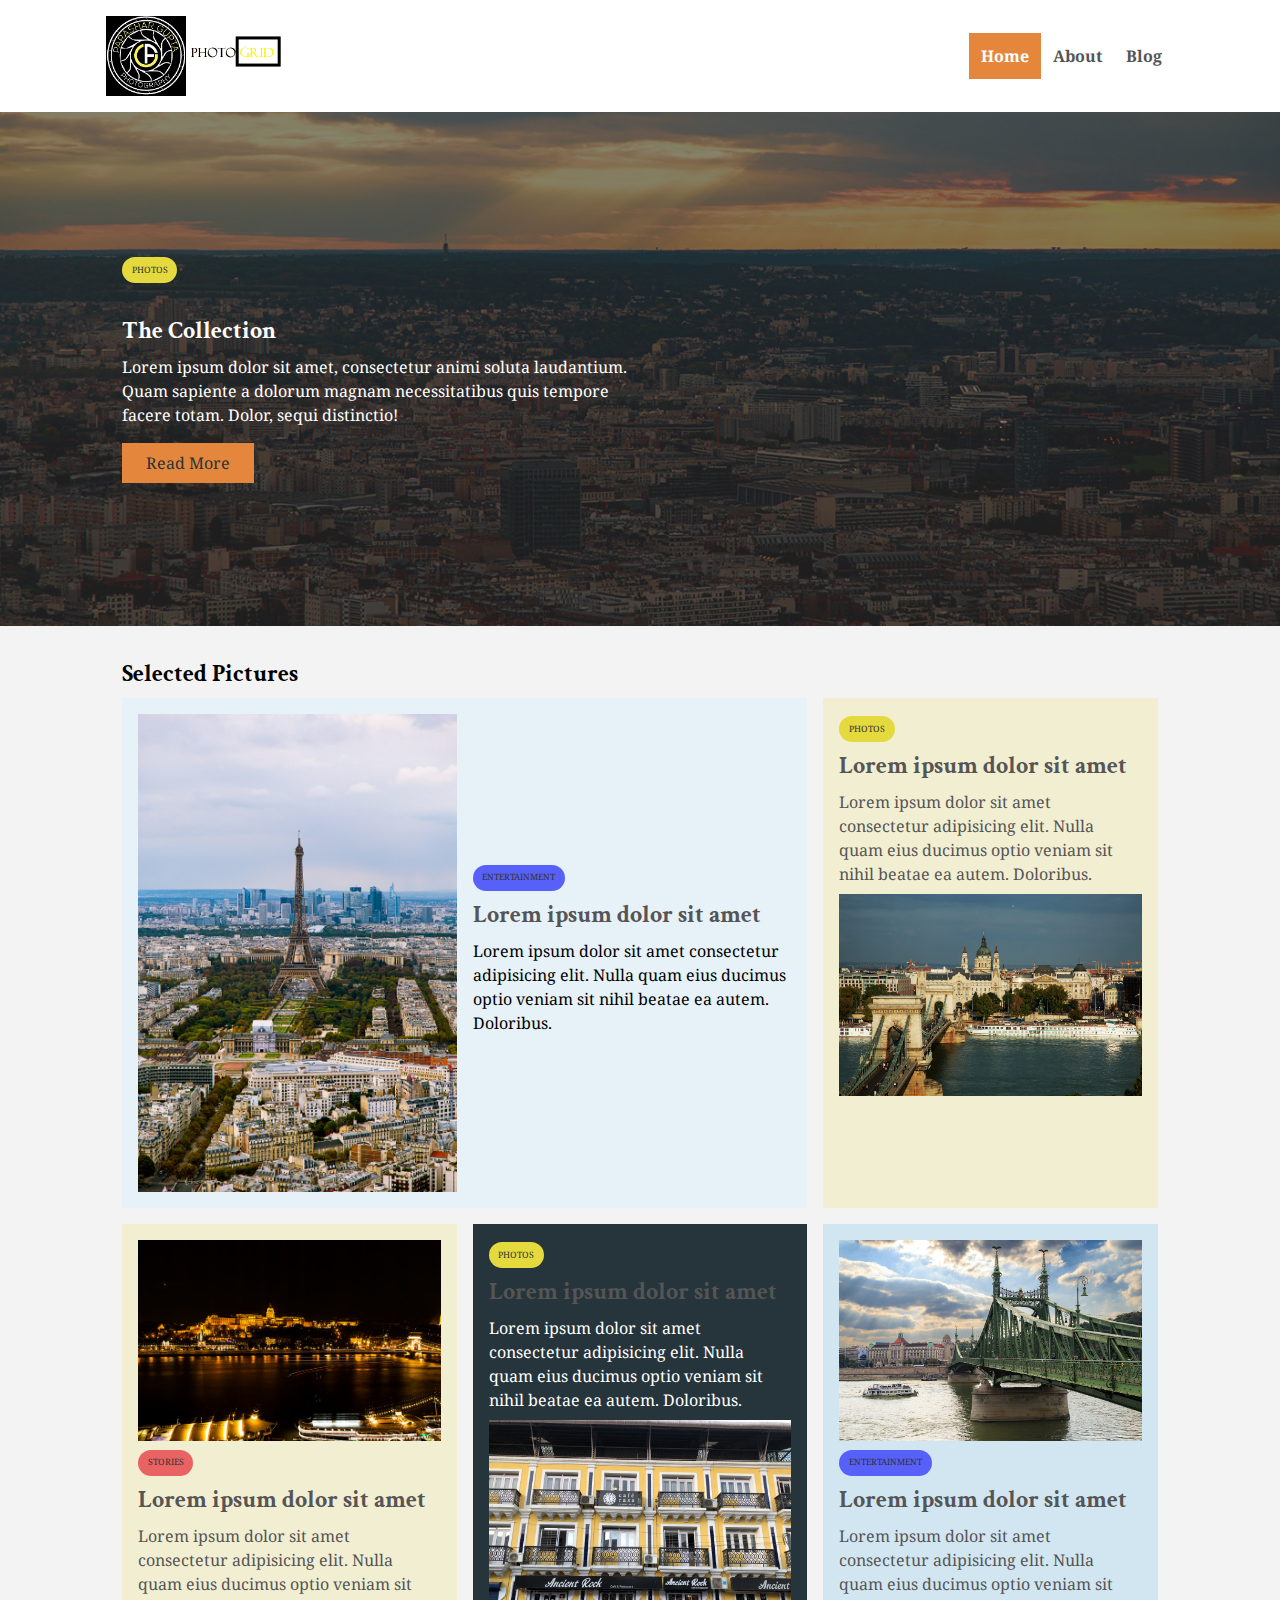
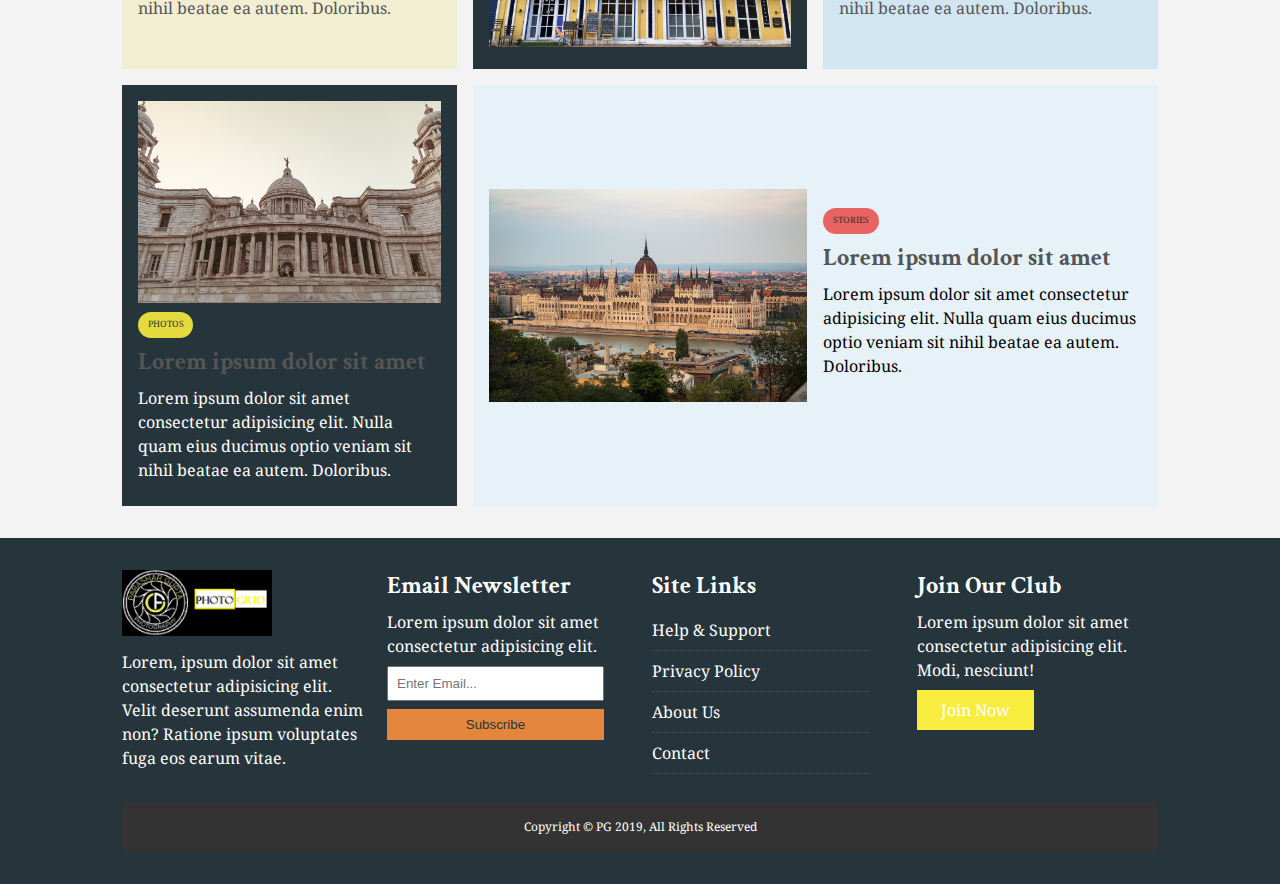
==== index.html @ 136d8cbe "Initial Commit" ====
<!DOCTYPE html>
<html lang="en">
<head>
  <meta charset="UTF-8">
  <meta name="viewport" content="width=device-width, initial-scale=1.0">
  <meta http-equiv="X-UA-Compatible" content="ie=edge">
  <link rel="stylesheet" href="https://use.fontawesome.com/releases/v5.6.3/css/all.css" integrity="sha384-UHRtZLI+pbxtHCWp1t77Bi1L4ZtiqrqD80Kn4Z8NTSRyMA2Fd33n5dQ8lWUE00s/" crossorigin="anonymous">
  <link href="https://fonts.googleapis.com/css2?family=Crimson+Text:wght@600&family=Noto+Serif&display=swap" rel="stylesheet">
  <link rel="stylesheet" href="css/style.css">
  <link rel="stylesheet" media="screen and (max-width: 768px)" href="css/mobile.css">
  <link rel="shortcut icon" type="image/x-icon" href="favicon.ico">
  <title>PhotoGrid | Photo Story</title>
</head>
<body>
  <nav id="main-nav">
    <div class="container">
      <img src="img/Logo.png" alt="PhotosGrid" class="logo">
      <div class="social">
        <a href="http://facebook.com" target="_blank"><i class="fab fa-facebook fa-2x"></i></a>
        <a href="http://twitter.com" target="_blank"><i class="fab fa-twitter fa-2x"></i></a>
        <a href="http://instagram.com" target="_blank"><i class="fab fa-instagram fa-2x"></i></a>
        <a href="http://youtube.com" target="_blank"><i class="fab fa-youtube fa-2x"></i></a>
      </div>
      <ul>
        <li><a class="current" href="index.html">Home</a></li>
        <li><a href="about.html">About</a></li>
        <li><a href="article.html">Blog</a></li>
      </ul>
    </div>
  </nav>

  <!-- Showcase -->
  <header id="showcase">
    <div class="container">
      <div class="showcase-container">
        <div class="showcase-content">
          <div class="category category-photos">Photos</div>
          <br> 
          <br>
          <h1>The Collection</h1>
          <p>Lorem ipsum dolor sit amet, consectetur animi soluta laudantium. Quam sapiente a dolorum magnam necessitatibus quis tempore facere totam. Dolor, sequi distinctio!</p>
          <a href="./article.html" class="btn btn-primary">Read More</a>
        </div>
      </div>
    </div>
  </header>

  <!-- Home Articles -->
  <section id="home-articles" class="py-2">
    <div class="container">
  <h2>Selected Pictures</h2>
  <div class="articles-container">
    <article class="card">
      <img src="img/ent1.jpg" alt="">
      <div>
        <div class="category category-ent">Entertainment</div>
        <h3>
          <a href="article.html">Lorem ipsum dolor sit amet</a>
        </h3>
        <p>Lorem ipsum dolor sit amet consectetur adipisicing elit. Nulla quam eius ducimus optio veniam sit nihil beatae ea autem. Doloribus.</p>
      </div>
    </article>
    
    <article class="card bg-another">
        <div class="category category-photos">Photos</div>
        <h3>
          <a href="article.html">Lorem ipsum dolor sit amet</a>
        </h3>
        <p>Lorem ipsum dolor sit amet consectetur adipisicing elit. Nulla quam eius ducimus optio veniam sit nihil beatae ea autem. Doloribus.</p>   
      <img src="img/art1.jpg" alt="">
    </article>

    <article class="card bg-another">
      <img src="img/photos1.jpg" alt="">
      <div class="category category-art">Stories</div>
      <h3>
        <a href="article.html">Lorem ipsum dolor sit amet</a>
      </h3>
      <p>Lorem ipsum dolor sit amet consectetur adipisicing elit. Nulla quam eius ducimus optio veniam sit nihil beatae ea autem. Doloribus.</p>
    </article>
  

    <article class="card bg-other">
      <div class="category category-photos">Photos</div>
       <h3>
         <a href="article.html">Lorem ipsum dolor sit amet</a>
       </h3>
       <p>Lorem ipsum dolor sit amet consectetur adipisicing elit. Nulla quam eius ducimus optio veniam sit nihil beatae ea autem. Doloribus.</p>
       <img src="img/ent3.jpg" alt="">
      </article>

    <article class="card bg-more">
      <img src="img/art2.jpg" alt="">
      <div class="category category-ent">Entertainment</div>
      <h3>
        <a href="article.html">Lorem ipsum dolor sit amet</a>
      </h3>
      <p>Lorem ipsum dolor sit amet consectetur adipisicing elit. Nulla quam eius ducimus optio veniam sit nihil beatae ea autem. Doloribus.</p>
    </article>
   
    <article class="card bg-other">
      <img src="img/ent2.jpg" alt="">
      <div class="category category-photos">Photos</div>
      <h3>
        <a href="article.html">Lorem ipsum dolor sit amet</a>
      </h3>
      <p>Lorem ipsum dolor sit amet consectetur adipisicing elit. Nulla quam eius ducimus optio veniam sit nihil beatae ea autem. Doloribus.</p>   
    </article>
  

    <article class="card">
      <img src="img/last.jpg" alt="">
      <div>
        <div class="category category-art">Stories</div>
        <h3>
          <a href="article.html">Lorem ipsum dolor sit amet</a>
        </h3>
        <p>Lorem ipsum dolor sit amet consectetur adipisicing elit. Nulla quam eius ducimus optio veniam sit nihil beatae ea autem. Doloribus.</p>
      </div>
    </article>
  </div>
</div>
</section>

  <!-- Footer -->
  <footer id="main-footer" class="py-2">
    <div class="container footer-container">
      <div>
        <img src="img/Logo 3.png" alt="PhotoGrid">
        <p>Lorem, ipsum dolor sit amet consectetur adipisicing elit. Velit deserunt assumenda enim non? Ratione ipsum voluptates fuga eos earum vitae.</p>
      </div>
      <div>
        <h3>Email Newsletter</h3>
        <p>Lorem ipsum dolor sit amet consectetur adipisicing elit.</p>
        <form>
          <input type="email" placeholder="Enter Email...">
          <input type="submit" value="Subscribe" class="btn btn-primary">
        </form>
      </div>
      <div>
        <h3>Site Links</h3>
        <ul class="list">
          <li><a href="#">Help & Support</a></li>
          <li><a href="#">Privacy Policy</a></li>
          <li><a href="#">About Us</a></li>
          <li><a href="#">Contact</a></li>
        </ul>
      </div>
      <div>
        <h2>Join Our Club</h2>
        <p>Lorem ipsum dolor sit amet consectetur adipisicing elit. Modi, nesciunt!</p>
        <a href="#" class="btn btn-secondary">Join Now</a>
      </div>
      <div>
        <p>
          Copyright &copy; PG 2019, All Rights Reserved
        </p>
      </div>
    </div>
  </footer>

</body>
</html>
---- css/style.css ----
:root {
    --primary-color: #e4873d;
    --secondary-color: #f8ed3e;
    --light-color: #f3f3f3;
    --dark-color:#333;
    --another-color: #f2eed2;
    --other-color:#26343B;
    --more-color :	#d2e6f2;
    --max-width: 1100px;
}

.category {
    --photos-color: #E4DA3D;
    --ent-color:#5761f9;
    --art-color:#ea6363;
}

* {
    margin: 0;
    padding: 0;
    box-sizing: border-box;
}

body {
font-family: 'Noto Serif', serif;
line-height: 1.5;
background: var(--light-color);
}

a {
    color:#555;
    text-decoration: none;
}

ul {
    list-style: none;
}

p {
    margin: 0.5rem 0;
}

img {
    width: 100%;
}

h1, h2, h3, h4, h5, h6 {
    font-family: 'Crimson Text', serif;
    font-size:x-large;
    margin-bottom: .55rem;
    line-height: 1.3;
}

/* Utility*/ 

.container {
    max-width: var(--max-width);
    margin: auto;
    padding: 0 2rem;
    overflow: hidden;
}

.category {
    display: inline-block;
    color: #333;
    font-size: 0.55rem;
    text-transform: uppercase;
    padding: 0.4rem 0.6rem;
    border-radius: 15px;
    margin-bottom: 0.5rem;
}

.category-photos { background: var(--photos-color) }
.category-ent { background: var(--ent-color) }
.category-art { background: var(--art-color) }

.btn {
    display: inline-block;
    border: none;
    background: var(--dark-color);
    color:#26343B;
    padding: 0.5rem 1.5rem;
}

.btn-light { background: var(--light-color) }
.btn-primary { background: var(--primary-color) }
.btn-secondary { background: var(--secondary-color) }


.btn-block {
    display: block;
    width: 100%;
    text-align: center;
}

.btn:hover {
    opacity: 0.9;
}

.card {
    background:	#e6f1f8;
    padding: 1rem;
}

.bg-dark {
    background: var(--dark-color);
    color:#fff;
}

.bg-primary {
    background: var(--primary-color);
    color:#555;
}

.bg-secondary {
    background: var(--secondary-color);
    color:#fff;
}

.bg-another {
    background: var(--another-color);
    color: #555;
}

.bg-other {
    background: var(--other-color);
    color:#fff;
}

.bg-more {
    background: var(--more-color);
    color:#555 ;
}

.bg-dark h1,
.bg-dark h2,
.bg-dark h3, 
.bg-dark a, 
.bg-primary h1,
.bg-primary h2,
.bg-primary h3,
.bg-primary a,
.bg-secondary h1,
.bg-secondary h2,
.bg-secondary h3,
.bg-secondary a {
    color:greenyellow;
}

.py-1 {padding: 1.5rem 0 }
.py-2 {padding: 2rem 0 }
.py-3 {padding: 3rem 0 }
.p-1 {padding: 1.5rem }
.p-2 {padding: 2rem }
.p-3 {padding: 3rem }


.l-heading {
    background: var(--primary-color);
    font-size: 2rem;
    text-align: center;   
  }

.list li {
    padding: .5rem 0;
    border-bottom: #555 dotted 1px;
    width: 90%;
}

.list li a:hover {
color: var(--primary-color) !important;
}
/*Inner Page Grid Container*/

.page-container {
display: grid;
grid-template-columns: 5fr 2fr;
margin: 2rem 0;
grid-gap: 1.5rem;
}

.page-container > *:first-child {
    grid-row: 1 / span 3;
}

/* Navigation */ 

#main-nav {
background: #fff;
position: sticky;
top: 0;
z-index: 2;
}

#main-nav .container {
    display: grid;
    grid-template-columns: 6fr 3fr 2fr;
    padding: 1rem;
    align-items: center;   
}

#main-nav .logo {
    width: 180px;
}

#main-nav ul {
    justify-self: end;
    display: flex;
}

#main-nav ul li a {
    padding: 0.75rem;
    font-weight: bold;
}

#main-nav ul li a.current {
    background: var(--primary-color);
    color:#fff;
}


#main-nav ul li a:hover {
    background: var(--dark-color);
    color: var(--light-color);
}

#main-nav .social {
    justify-self: center;   
}

#main-nav .social i {
    color: #52524B;
    margin-right: .5rem;
}

/*Showcase*/
#showcase {
    color: #fff;
    background: #333;
    padding: 2rem;
    position: relative;
}

#showcase:before {
    content:'';
    background: url('../img/featured.jpg') no-repeat center center/cover;
    position: absolute;
    top: 0;
    left: 0;
    width: 100%;
    height: 100%;
    opacity: 0.4;
}

#showcase .showcase-container {
    display: grid;
    grid-template-columns: repeat(2, 1fr);
    justify-content: center;
    align-items: center;
    height: 50vh;
}

#showcase .showcase-content {
    z-index: 1;
}

#showcase .showcase-content p {
    margin-bottom:1rem ;
}

/* Home Articles*/

#home-articles .articles-container {
    display: grid;
    grid-template-columns: repeat(3, 1fr);
    grid-gap: 1rem;
}

#home-articles .articles-container > *:first-child,
#home-articles .articles-container > *:last-child {
display: grid;
grid-template-columns: repeat(2, 1fr);
grid-gap: 1rem;
align-items: center;
grid-column: 1 / span 2;
}

#home-articles .articles-container > *:last-child {
    grid-column: 2 / span 2;
}

#article .meta {
    display: flex;
    justify-content: space-between;
    align-items: center;
    background: #E4DA3D;
    padding: 0.5rem;
}

#article .meta .category {
    margin-top: 0.4rem;
}

/* Footer */
#main-footer {
    background: var(--other-color);
    color: #fff;
  }
  
  #main-footer img {
    width: 150px;
  }
  
  #main-footer a {
    color: #fff;
  }
  
  #main-footer .footer-container {
    display: grid;
    grid-template-columns: repeat(4, 1fr);
    grid-gap: 1.5rem;
  }

  
  #main-footer .footer-container > *:last-child {
    background: #333333;
    grid-column: 1 / span 4;
    padding: .5rem;
    text-align: center;
    font-size: 0.75rem;
  }
  
  #main-footer .footer-container input[type='email'] {
    width: 90%;
    padding: 0.5rem;
    margin-bottom: 0.5rem;
  }
  
  #main-footer .footer-container input[type='submit'] {
    width: 90%;
  }
---- css/mobile.css ----
/* Navigation */
#main-nav .social {
    display: none;
  }
  
  #main-nav .container {
    grid-template-columns: 1fr;
    grid-gap: 1.2rem;
  }
  
  #main-nav ul,
  #main-nav .logo {
    justify-self: center;
  }
  
  #main-nav ul li a {
    padding: 0.50rem;
  }
  
  #home-articles .articles-container {
    grid-template-columns: repeat(2, 1fr);
  }
  
  #home-articles .articles-container > *:first-child,
  #home-articles .articles-container > *:last-child {
    grid-template-columns: 1fr;
    grid-column: 1;
  }
  
  @media(max-width: 600px) {
    /* Stack Grid Items */
    #showcase .showcase-container,
    #home-articles .articles-container,
    #main-footer .footer-container {
      grid-template-columns: 1fr;
    }
  
    #main-footer .footer-container > *:last-child {
      grid-column: 1;
    }
  
    #main-footer .footer-container > *:first-child,
    #main-footer .footer-container > *:nth-child(2){
      border-bottom: #444 dotted 1px;
      padding-bottom: 1rem;
    }
  
    .page-container {
      grid-template-columns: 1fr;
      text-align: center;
    }
  
    .page-container > *:first-child {
      grid-row: 1;
    }
  
    .l-heading {
      font-size: 2rem;
    }
  }
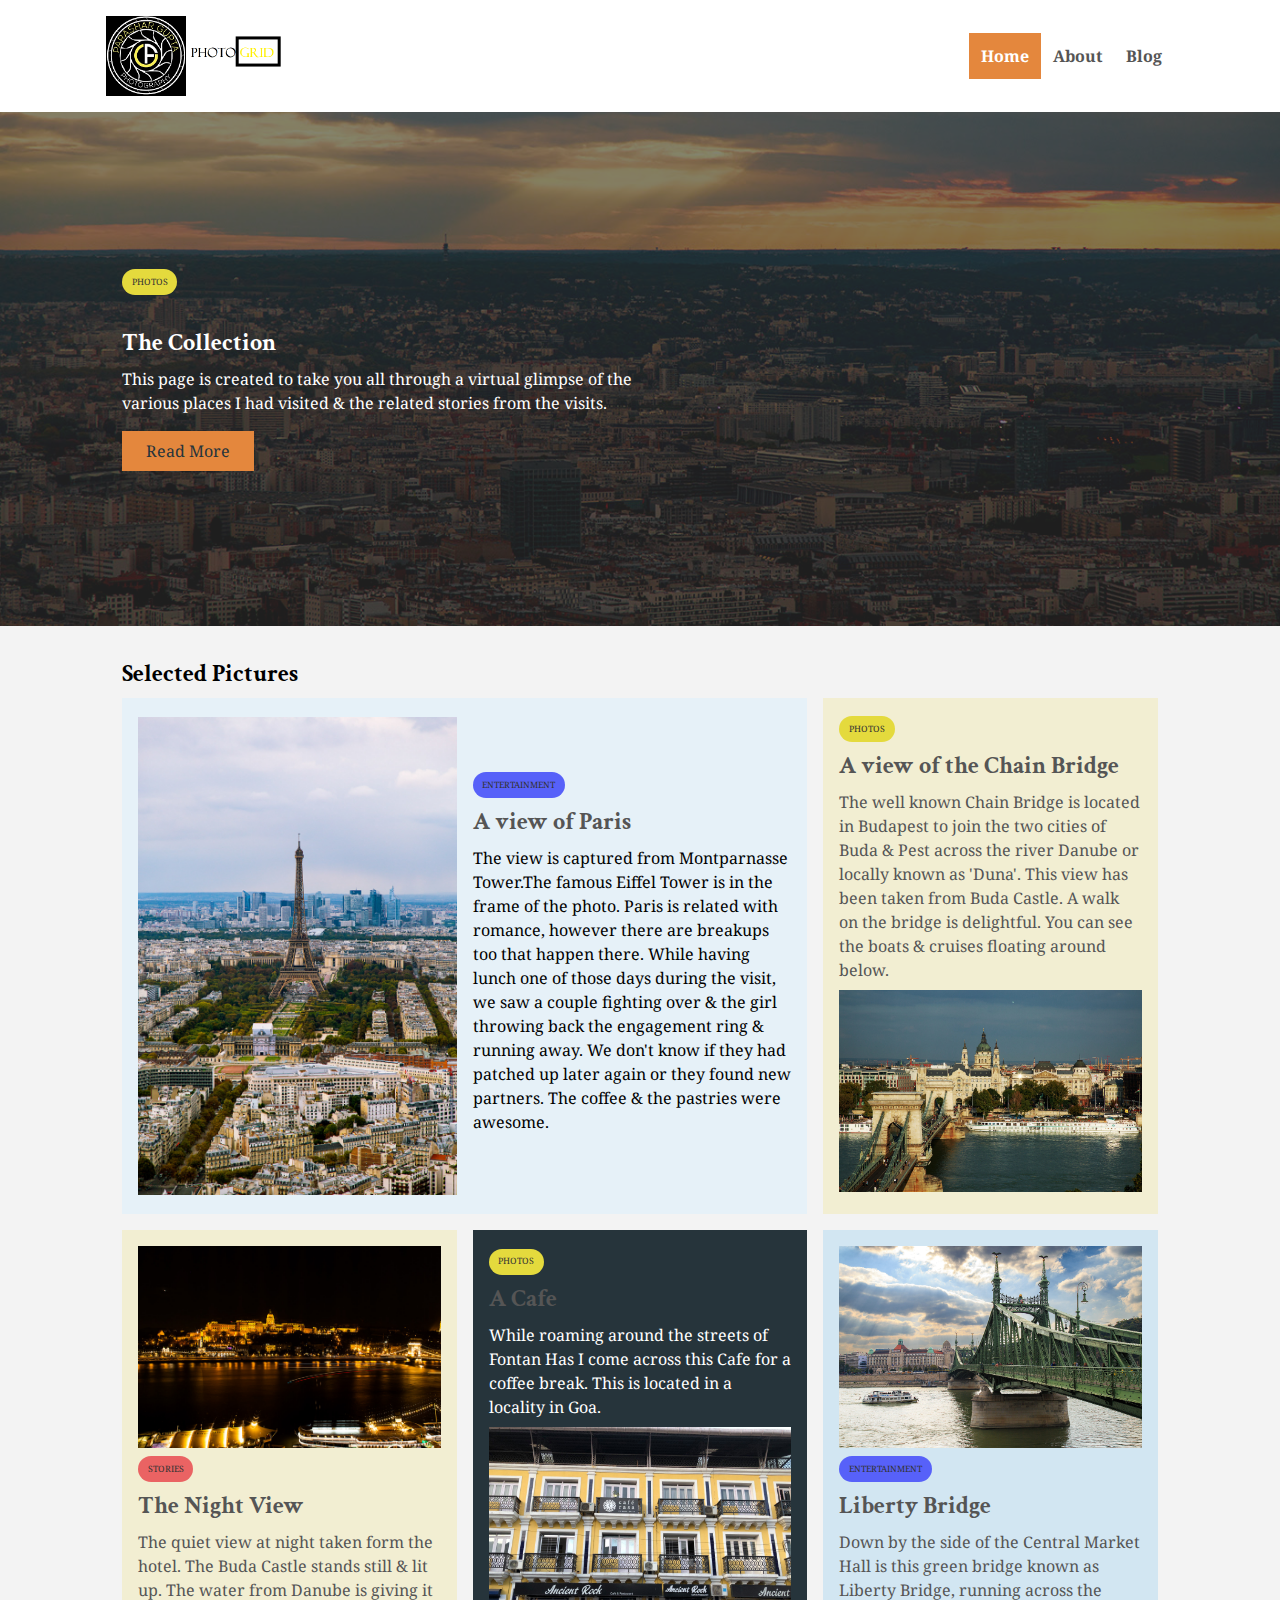
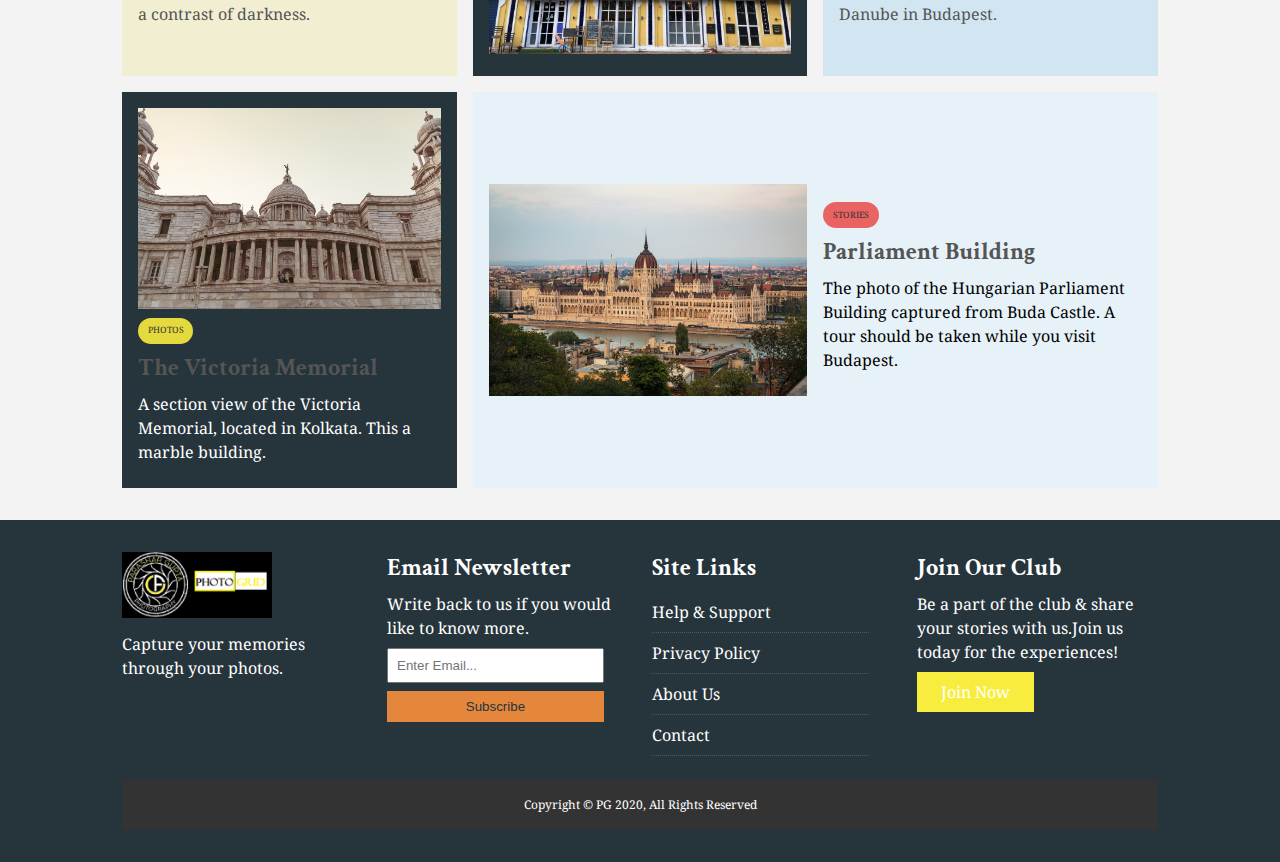
==== commit 52b9bae9: "Article page modified" ====
--- a/index.html
+++ b/index.html
@@ -38,7 +38,7 @@
           <br> 
           <br>
           <h1>The Collection</h1>
-          <p>Lorem ipsum dolor sit amet, consectetur animi soluta laudantium. Quam sapiente a dolorum magnam necessitatibus quis tempore facere totam. Dolor, sequi distinctio!</p>
+          <p>This page is created to take you all through a virtual glimpse of the various places I had visited & the related stories from the visits.</p>
           <a href="./article.html" class="btn btn-primary">Read More</a>
         </div>
       </div>
@@ -55,18 +55,18 @@
       <div>
         <div class="category category-ent">Entertainment</div>
         <h3>
-          <a href="article.html">Lorem ipsum dolor sit amet</a>
+          <a href="article.html">A view of Paris</a>
         </h3>
-        <p>Lorem ipsum dolor sit amet consectetur adipisicing elit. Nulla quam eius ducimus optio veniam sit nihil beatae ea autem. Doloribus.</p>
+        <p>The view is captured from Montparnasse Tower.The famous Eiffel Tower is in the frame of the photo. Paris is related with romance, however there are breakups too that happen there. While having lunch one of those days during the visit, we saw a couple fighting over & the girl throwing back the engagement ring & running away. We don't know if they had patched up later again or they found new partners. The coffee & the pastries were awesome.</p>
       </div>
     </article>
     
     <article class="card bg-another">
         <div class="category category-photos">Photos</div>
         <h3>
-          <a href="article.html">Lorem ipsum dolor sit amet</a>
+          <a href="article.html">A view of the Chain Bridge</a>
         </h3>
-        <p>Lorem ipsum dolor sit amet consectetur adipisicing elit. Nulla quam eius ducimus optio veniam sit nihil beatae ea autem. Doloribus.</p>   
+        <p>The well known Chain Bridge is located in Budapest to join the two cities of Buda & Pest across the river Danube or locally known as 'Duna'. This view has been taken from Buda Castle. A walk on the bridge is delightful. You can see the boats & cruises floating around below.</p>   
       <img src="img/art1.jpg" alt="">
     </article>
 
@@ -74,18 +74,18 @@
       <img src="img/photos1.jpg" alt="">
       <div class="category category-art">Stories</div>
       <h3>
-        <a href="article.html">Lorem ipsum dolor sit amet</a>
+        <a href="article.html">The Night View</a>
       </h3>
-      <p>Lorem ipsum dolor sit amet consectetur adipisicing elit. Nulla quam eius ducimus optio veniam sit nihil beatae ea autem. Doloribus.</p>
+      <p>The quiet view at night taken form the hotel. The Buda Castle stands still & lit up. The water from Danube is giving it a contrast of darkness.</p>
     </article>
   
 
     <article class="card bg-other">
       <div class="category category-photos">Photos</div>
        <h3>
-         <a href="article.html">Lorem ipsum dolor sit amet</a>
+         <a href="article.html">A Cafe</a>
        </h3>
-       <p>Lorem ipsum dolor sit amet consectetur adipisicing elit. Nulla quam eius ducimus optio veniam sit nihil beatae ea autem. Doloribus.</p>
+       <p>While roaming around the streets of Fontan Has I come across this Cafe for a coffee break. This is located in a locality in Goa.</p>
        <img src="img/ent3.jpg" alt="">
       </article>
 
@@ -93,18 +93,18 @@
       <img src="img/art2.jpg" alt="">
       <div class="category category-ent">Entertainment</div>
       <h3>
-        <a href="article.html">Lorem ipsum dolor sit amet</a>
+        <a href="article.html">Liberty Bridge</a>
       </h3>
-      <p>Lorem ipsum dolor sit amet consectetur adipisicing elit. Nulla quam eius ducimus optio veniam sit nihil beatae ea autem. Doloribus.</p>
+      <p>Down by the side of the Central Market Hall is this green bridge known as Liberty Bridge, running across the Danube in Budapest.</p>
     </article>
    
     <article class="card bg-other">
       <img src="img/ent2.jpg" alt="">
       <div class="category category-photos">Photos</div>
       <h3>
-        <a href="article.html">Lorem ipsum dolor sit amet</a>
+        <a href="article.html">The Victoria Memorial</a>
       </h3>
-      <p>Lorem ipsum dolor sit amet consectetur adipisicing elit. Nulla quam eius ducimus optio veniam sit nihil beatae ea autem. Doloribus.</p>   
+      <p>A section view of the Victoria Memorial, located in Kolkata. This a marble building.</p>   
     </article>
   
 
@@ -113,9 +113,9 @@
       <div>
         <div class="category category-art">Stories</div>
         <h3>
-          <a href="article.html">Lorem ipsum dolor sit amet</a>
+          <a href="article.html">Parliament Building</a>
         </h3>
-        <p>Lorem ipsum dolor sit amet consectetur adipisicing elit. Nulla quam eius ducimus optio veniam sit nihil beatae ea autem. Doloribus.</p>
+        <p>The photo of the Hungarian Parliament Building captured from Buda Castle. A tour should be taken while you visit Budapest. </p>
       </div>
     </article>
   </div>
@@ -127,13 +127,13 @@
     <div class="container footer-container">
       <div>
         <img src="img/Logo 3.png" alt="PhotoGrid">
-        <p>Lorem, ipsum dolor sit amet consectetur adipisicing elit. Velit deserunt assumenda enim non? Ratione ipsum voluptates fuga eos earum vitae.</p>
+        <p>Capture your memories through your photos.</p>
       </div>
       <div>
         <h3>Email Newsletter</h3>
-        <p>Lorem ipsum dolor sit amet consectetur adipisicing elit.</p>
-        <form>
-          <input type="email" placeholder="Enter Email...">
+        <p>Write back to us if you would like to know more.</p>
+        <form name="contact" method="POST" data-netlify="true">
+          <input type="email" name="email" placeholder="Enter Email...">
           <input type="submit" value="Subscribe" class="btn btn-primary">
         </form>
       </div>
@@ -148,12 +148,12 @@
       </div>
       <div>
         <h2>Join Our Club</h2>
-        <p>Lorem ipsum dolor sit amet consectetur adipisicing elit. Modi, nesciunt!</p>
+        <p>Be a part of the club & share your stories with us.Join us today for the experiences!</p>
         <a href="#" class="btn btn-secondary">Join Now</a>
       </div>
       <div>
         <p>
-          Copyright &copy; PG 2019, All Rights Reserved
+          Copyright &copy; PG 2020, All Rights Reserved
         </p>
       </div>
     </div>
--- a/css/style.css
+++ b/css/style.css
@@ -144,7 +144,7 @@
 .bg-secondary h2,
 .bg-secondary h3,
 .bg-secondary a {
-    color:greenyellow;
+    color:#E3DA3E;
 }
 
 .py-1 {padding: 1.5rem 0 }
@@ -268,6 +268,11 @@
     margin-bottom:1rem ;
 }
 
+#about .page-container img {
+    width: 100%;
+    height:50vh;
+}
+
 /* Home Articles*/
 
 #home-articles .articles-container {
@@ -293,7 +298,7 @@
     display: flex;
     justify-content: space-between;
     align-items: center;
-    background: #E4DA3D;
+    background: #8C8C8C;
     padding: 0.5rem;
 }
 
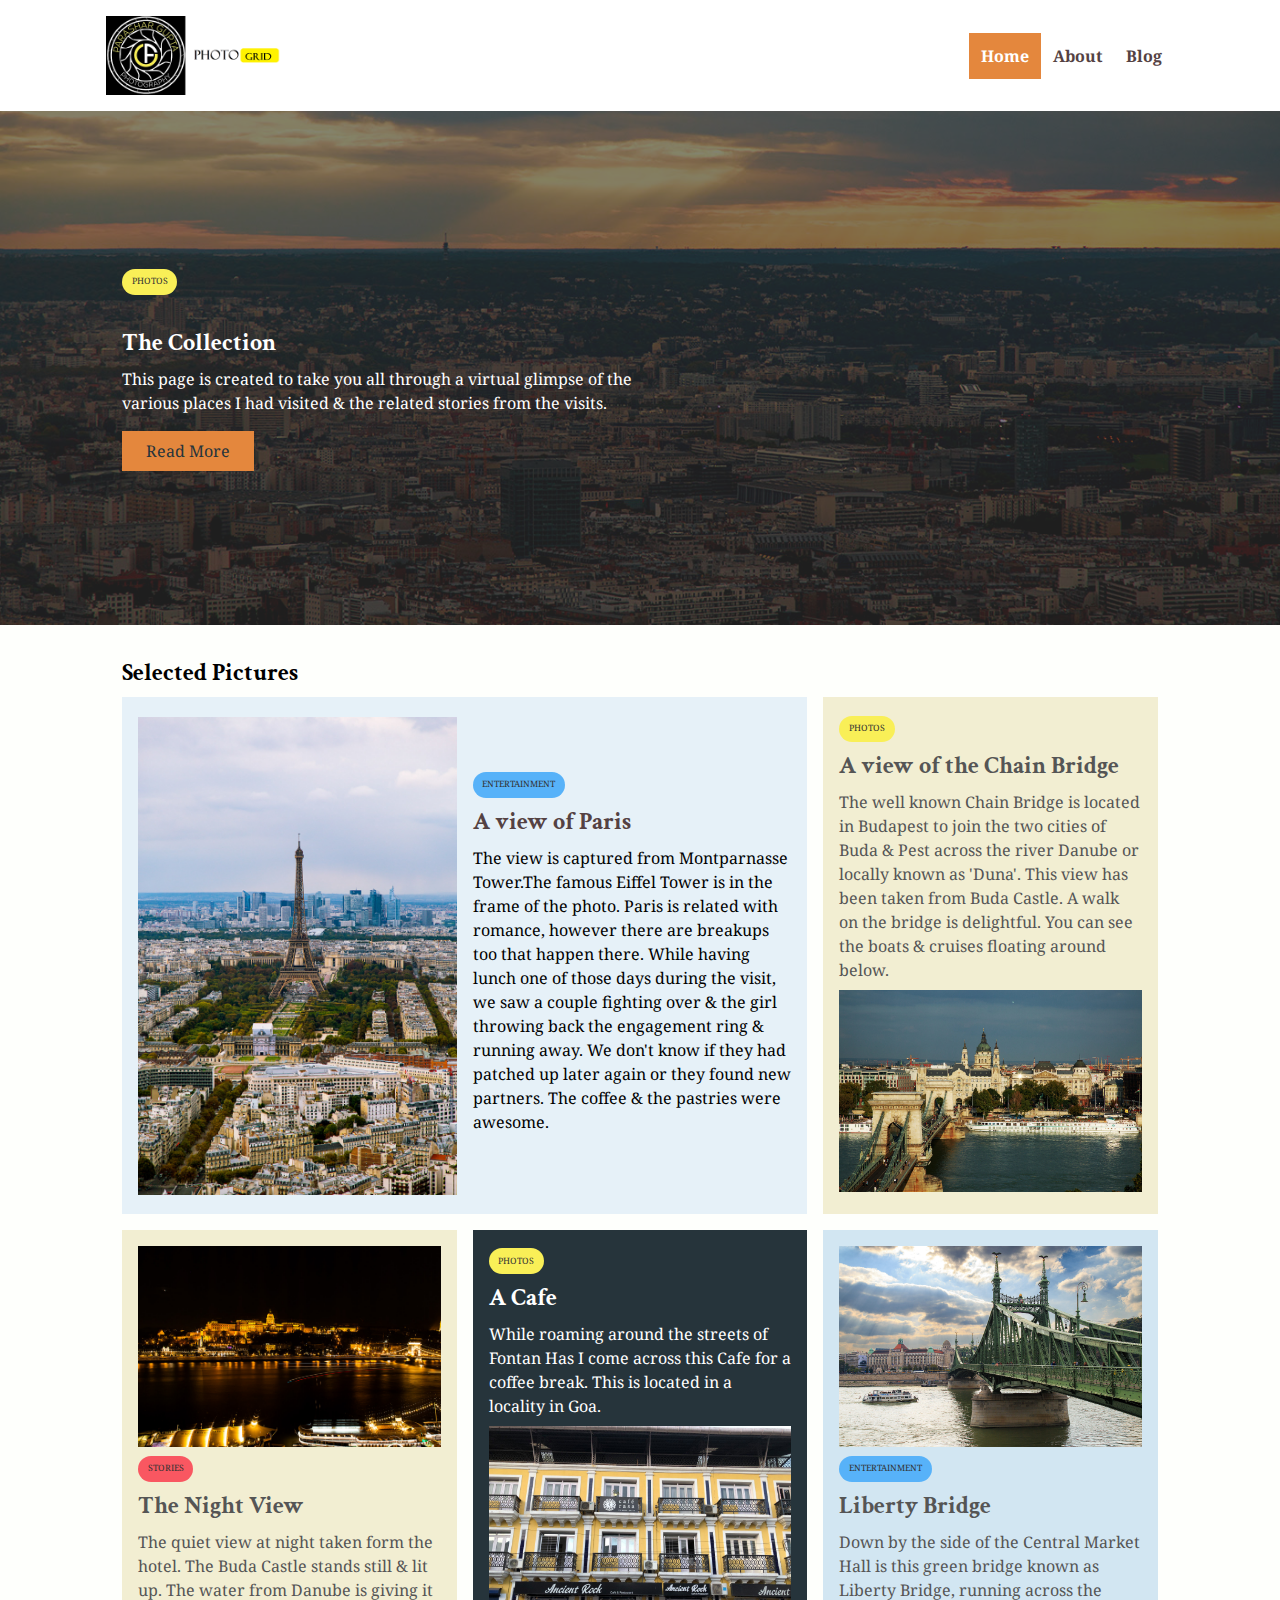
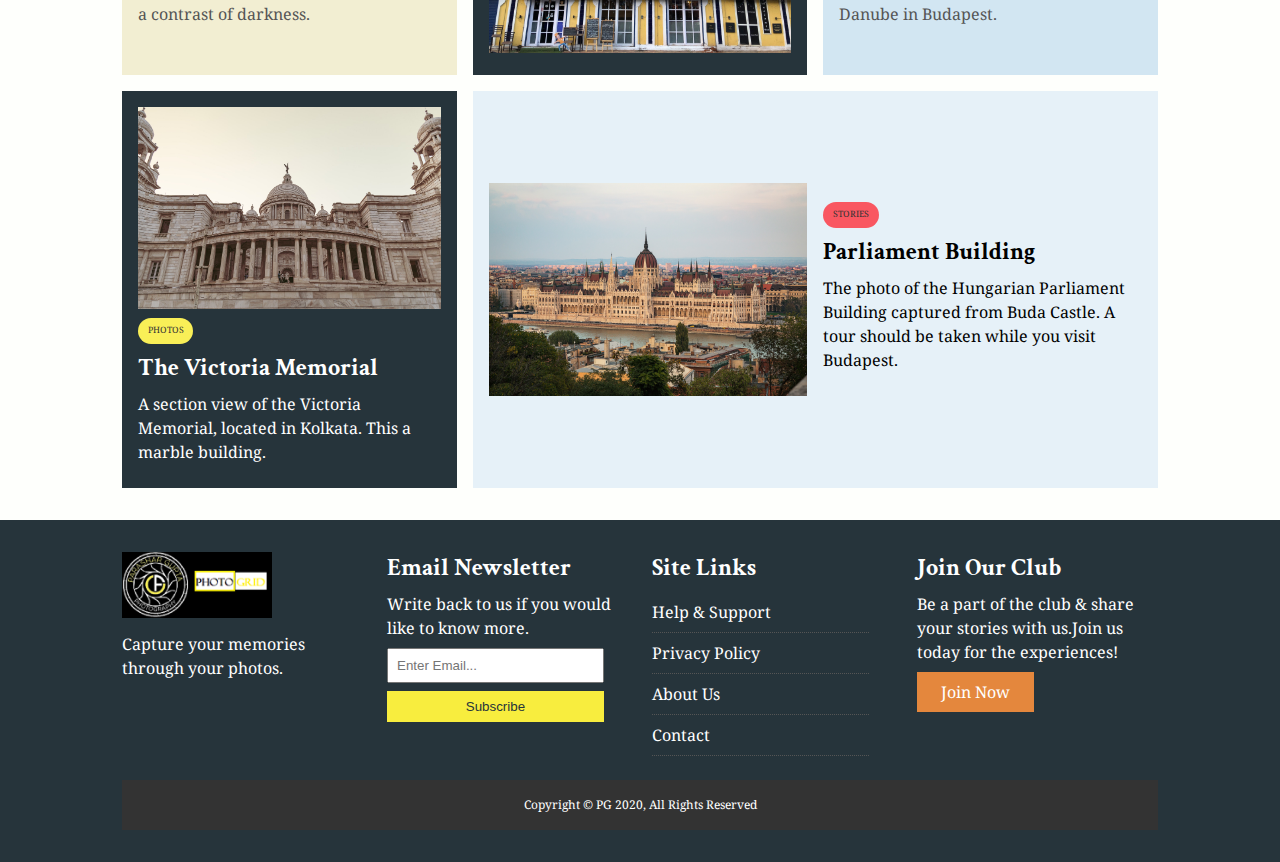
==== commit 6f381d97: "Content Modified" ====
--- a/index.html
+++ b/index.html
@@ -14,7 +14,7 @@
 <body>
   <nav id="main-nav">
     <div class="container">
-      <img src="img/Logo.png" alt="PhotosGrid" class="logo">
+      <img src="img/Logo 5.png" alt="PhotosGrid" class="logo">
       <div class="social">
         <a href="http://facebook.com" target="_blank"><i class="fab fa-facebook fa-2x"></i></a>
         <a href="http://twitter.com" target="_blank"><i class="fab fa-twitter fa-2x"></i></a>
@@ -63,9 +63,7 @@
     
     <article class="card bg-another">
         <div class="category category-photos">Photos</div>
-        <h3>
-          <a href="article.html">A view of the Chain Bridge</a>
-        </h3>
+        <h3> A view of the Chain Bridge </h3>
         <p>The well known Chain Bridge is located in Budapest to join the two cities of Buda & Pest across the river Danube or locally known as 'Duna'. This view has been taken from Buda Castle. A walk on the bridge is delightful. You can see the boats & cruises floating around below.</p>   
       <img src="img/art1.jpg" alt="">
     </article>
@@ -73,18 +71,14 @@
     <article class="card bg-another">
       <img src="img/photos1.jpg" alt="">
       <div class="category category-art">Stories</div>
-      <h3>
-        <a href="article.html">The Night View</a>
-      </h3>
+      <h3> The Night View </h3>
       <p>The quiet view at night taken form the hotel. The Buda Castle stands still & lit up. The water from Danube is giving it a contrast of darkness.</p>
     </article>
   
 
     <article class="card bg-other">
       <div class="category category-photos">Photos</div>
-       <h3>
-         <a href="article.html">A Cafe</a>
-       </h3>
+       <h3> A Cafe </h3>
        <p>While roaming around the streets of Fontan Has I come across this Cafe for a coffee break. This is located in a locality in Goa.</p>
        <img src="img/ent3.jpg" alt="">
       </article>
@@ -92,18 +86,14 @@
     <article class="card bg-more">
       <img src="img/art2.jpg" alt="">
       <div class="category category-ent">Entertainment</div>
-      <h3>
-        <a href="article.html">Liberty Bridge</a>
-      </h3>
+      <h3> Liberty Bridge </h3>
       <p>Down by the side of the Central Market Hall is this green bridge known as Liberty Bridge, running across the Danube in Budapest.</p>
     </article>
    
     <article class="card bg-other">
       <img src="img/ent2.jpg" alt="">
       <div class="category category-photos">Photos</div>
-      <h3>
-        <a href="article.html">The Victoria Memorial</a>
-      </h3>
+      <h3> The Victoria Memorial</h3>
       <p>A section view of the Victoria Memorial, located in Kolkata. This a marble building.</p>   
     </article>
   
@@ -112,9 +102,7 @@
       <img src="img/last.jpg" alt="">
       <div>
         <div class="category category-art">Stories</div>
-        <h3>
-          <a href="article.html">Parliament Building</a>
-        </h3>
+        <h3> Parliament Building </h3>
         <p>The photo of the Hungarian Parliament Building captured from Buda Castle. A tour should be taken while you visit Budapest. </p>
       </div>
     </article>
@@ -134,7 +122,7 @@
         <p>Write back to us if you would like to know more.</p>
         <form name="contact" method="POST" data-netlify="true">
           <input type="email" name="email" placeholder="Enter Email...">
-          <input type="submit" value="Subscribe" class="btn btn-primary">
+          <input type="submit" value="Subscribe" class="btn btn-secondary">
         </form>
       </div>
       <div>
@@ -149,7 +137,7 @@
       <div>
         <h2>Join Our Club</h2>
         <p>Be a part of the club & share your stories with us.Join us today for the experiences!</p>
-        <a href="#" class="btn btn-secondary">Join Now</a>
+        <a href="#" class="btn btn-primary">Join Now</a>
       </div>
       <div>
         <p>
--- a/css/style.css
+++ b/css/style.css
@@ -1,7 +1,7 @@
 :root {
     --primary-color: #e4873d;
     --secondary-color: #f8ed3e;
-    --light-color: #f3f3f3;
+    --light-color:#fefffc;
     --dark-color:#333;
     --another-color: #f2eed2;
     --other-color:#26343B;
@@ -10,9 +10,9 @@
 }
 
 .category {
-    --photos-color: #E4DA3D;
-    --ent-color:#5761f9;
-    --art-color:#ea6363;
+    --photos-color: #f9ef57;
+    --ent-color:#57b2f9;
+    --art-color:#f95761;
 }
 
 * {
@@ -28,7 +28,7 @@
 }
 
 a {
-    color:#555;
+    color:#544243;
     text-decoration: none;
 }
 
@@ -144,7 +144,7 @@
 .bg-secondary h2,
 .bg-secondary h3,
 .bg-secondary a {
-    color:#E3DA3E;
+    color:#fff;
 }
 
 .py-1 {padding: 1.5rem 0 }
@@ -186,7 +186,7 @@
 /* Navigation */ 
 
 #main-nav {
-background: #fff;
+background:#fff;
 position: sticky;
 top: 0;
 z-index: 2;
